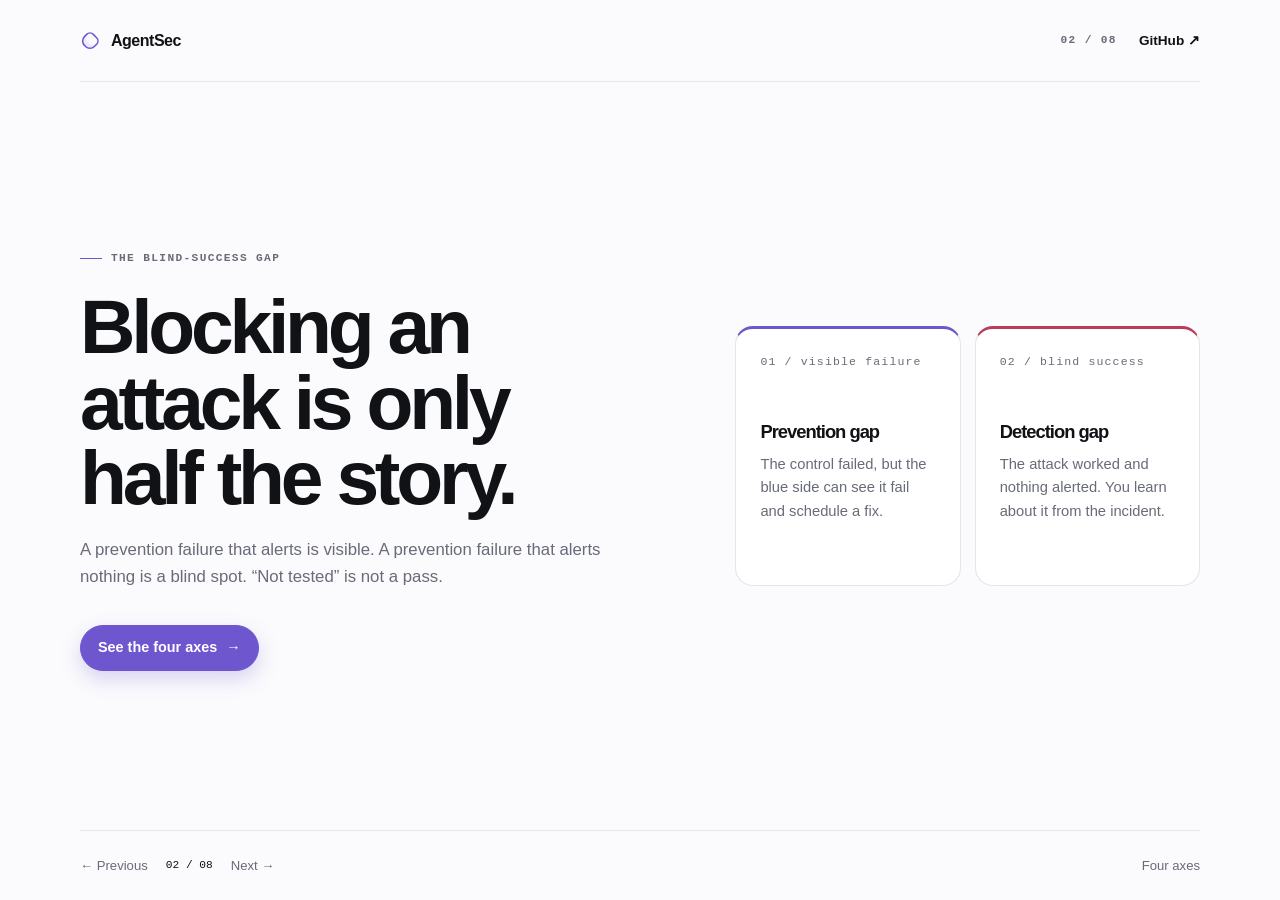
==== site/01-problem.html @ ef44fcd1 "feat(site): redesign GitHub Pages introduction" ====
<!doctype html>
<html lang="en">
<head>
  <meta charset="utf-8">
  <meta name="viewport" content="width=device-width, initial-scale=1">
  <meta name="description" content="AgentSec closes the blind-success gap in AI agent security testing.">
  <title>AgentSec — The blind-success gap</title>
  <link rel="stylesheet" href="styles.css">
  <link rel="icon" href="favicon.svg" type="image/svg+xml">
</head>
<body>
  <a class="skip-link" href="#main-content">Skip to content</a>
  <header class="site-header">
    <a class="brand" href="index.html" aria-label="AgentSec home"><span class="brand-mark" aria-hidden="true"></span><span>AgentSec</span></a>
    <nav class="site-nav" aria-label="Site navigation"><span class="page-index">02 / 08</span><a href="https://github.com/trionnemesis/AgentSec" rel="noopener noreferrer">GitHub ↗</a></nav>
  </header>

  <main id="main-content" class="page page--split">
    <div class="page-intro">
      <p class="eyebrow">The blind-success gap</p>
      <h2>Blocking an attack is only half the story.</h2>
      <p class="supporting-copy">A prevention failure that alerts is visible. A prevention failure that alerts nothing is a blind spot. “Not tested” is not a pass.</p>
      <div class="page-actions"><a class="button button--primary" href="03-contract.html">See the four axes <span aria-hidden="true">→</span></a></div>
    </div>

    <div class="comparison" aria-label="Visible failure and blind success comparison">
      <article class="compare-card compare-card--visible"><span class="card-number">01 / visible failure</span><h3>Prevention gap</h3><p>The control failed, but the blue side can see it fail and schedule a fix.</p></article>
      <article class="compare-card compare-card--blind"><span class="card-number">02 / blind success</span><h3>Detection gap</h3><p>The attack worked and nothing alerted. You learn about it from the incident.</p></article>
    </div>
  </main>

  <footer class="page-footer">
    <nav class="page-footer__nav" aria-label="Page navigation"><a href="index.html">← Previous</a><span class="page-footer__current">02 / 08</span><a href="02-scope.html">Next →</a></nav>
    <a href="03-contract.html">Four axes</a>
  </footer>
</body>
</html>
---- site/styles.css ----
:root {
  color-scheme: light;
  --bg: #fbfbfd;
  --surface: #ffffff;
  --surface-muted: #f3f3f7;
  --ink: #111216;
  --muted: #686b78;
  --line: #e5e5eb;
  --accent: #6e56cf;
  --accent-strong: #5b43bd;
  --accent-soft: #eeeafd;
  --green: #17724f;
  --red: #b83d5a;
  --shadow: 0 24px 70px rgba(28, 25, 56, 0.08);
  --radius: 24px;
}

@media (prefers-color-scheme: dark) {
  :root {
    color-scheme: dark;
    --bg: #111116;
    --surface: #18181f;
    --surface-muted: #202027;
    --ink: #f5f5f7;
    --muted: #a2a2ad;
    --line: #30303a;
    --accent: #a998ff;
    --accent-strong: #baaaff;
    --accent-soft: #292442;
    --green: #70d5a7;
    --red: #ff91a7;
    --shadow: 0 24px 70px rgba(0, 0, 0, 0.24);
  }
}

* { box-sizing: border-box; }

html {
  min-width: 320px;
  scroll-behavior: smooth;
}

body {
  min-width: 320px;
  margin: 0;
  background: var(--bg);
  color: var(--ink);
  font-family: Inter, ui-sans-serif, -apple-system, BlinkMacSystemFont, "Segoe UI", sans-serif;
  font-size: 16px;
  line-height: 1.6;
  text-rendering: optimizeLegibility;
}

a { color: inherit; text-decoration: none; }
a:hover { color: var(--accent); }
a:focus-visible, button:focus-visible { outline: 3px solid var(--accent); outline-offset: 4px; }
code, pre { font-family: "SFMono-Regular", Consolas, "Liberation Mono", monospace; }
code { color: var(--accent-strong); font-size: 0.92em; }

.skip-link {
  position: fixed;
  top: 12px;
  left: 12px;
  z-index: 10;
  padding: 8px 12px;
  border-radius: 999px;
  background: var(--ink);
  color: var(--bg);
  transform: translateY(-180%);
}
.skip-link:focus { transform: translateY(0); }

.site-header, .page, .page-footer {
  width: min(1120px, calc(100% - 48px));
  margin-inline: auto;
}

.site-header {
  display: flex;
  min-height: 82px;
  align-items: center;
  justify-content: space-between;
  gap: 24px;
  border-bottom: 1px solid var(--line);
}

.brand, .site-nav, .page-footer, .page-actions, .page-footer__nav {
  display: flex;
  align-items: center;
}
.brand { gap: 11px; font-weight: 720; letter-spacing: -0.03em; }
.brand:hover { color: var(--ink); }
.brand-mark {
  width: 20px;
  height: 20px;
  border: 2px solid var(--accent);
  border-radius: 7px 7px 9px 9px;
  box-shadow: inset 0 -5px 0 var(--accent-soft);
  transform: rotate(45deg) scale(0.78);
}
.site-nav { gap: 22px; color: var(--muted); font-size: 0.85rem; }
.site-nav a:last-child { color: var(--ink); font-weight: 650; }

.page-index, .eyebrow, .stat-label, .terminal-label {
  color: var(--muted);
  font-family: "SFMono-Regular", Consolas, "Liberation Mono", monospace;
  font-size: 0.7rem;
  font-weight: 700;
  letter-spacing: 0.12em;
  text-transform: uppercase;
}

.page {
  min-height: calc(100svh - 82px - 70px);
  padding-block: clamp(64px, 10vw, 132px);
  align-items: center;
}
.page--split, .page--hero {
  display: grid;
  grid-template-columns: minmax(0, 1fr) minmax(320px, 0.86fr);
  gap: clamp(48px, 9vw, 126px);
}
.page--hero { grid-template-columns: minmax(0, 1.03fr) minmax(320px, 0.97fr); }
.page--single { display: block; }
.page--single .page-intro { max-width: 720px; margin-bottom: 52px; }
.page-intro { position: relative; z-index: 1; }

.eyebrow { display: inline-flex; align-items: center; gap: 9px; margin: 0 0 22px; }
.eyebrow::before { width: 22px; height: 1px; background: var(--accent); content: ""; }
h1, h2, h3, p { margin-top: 0; }
h1, h2, h3 { letter-spacing: -0.055em; }
h1 { max-width: 760px; margin-bottom: 28px; font-size: clamp(3.4rem, 7.5vw, 6.7rem); font-weight: 740; line-height: 0.96; }
h2 { max-width: 780px; margin-bottom: 22px; font-size: clamp(2.8rem, 6vw, 5.4rem); font-weight: 730; line-height: 0.98; }
h3 { margin-bottom: 10px; font-size: 1.15rem; line-height: 1.15; }
.accent { color: var(--accent); }
.lede { max-width: 620px; margin-bottom: 32px; color: var(--muted); font-size: clamp(1.1rem, 1.7vw, 1.35rem); line-height: 1.55; }
.supporting-copy { max-width: 590px; color: var(--muted); font-size: 1.05rem; }

.page-actions { flex-wrap: wrap; gap: 12px; margin-top: 34px; }
.button {
  display: inline-flex;
  min-height: 46px;
  align-items: center;
  justify-content: center;
  gap: 9px;
  padding: 10px 17px;
  border: 1px solid var(--line);
  border-radius: 999px;
  background: var(--surface);
  color: var(--ink);
  font-size: 0.9rem;
  font-weight: 680;
  transition: border-color 160ms ease, background 160ms ease, color 160ms ease, transform 160ms ease;
}
.button:hover { border-color: var(--accent); color: var(--ink); transform: translateY(-2px); }
.button--primary { border-color: var(--accent); background: var(--accent); color: #fff; box-shadow: 0 8px 20px color-mix(in srgb, var(--accent) 25%, transparent); }
.button--primary:hover { border-color: var(--accent-strong); background: var(--accent-strong); color: #fff; }
.button--quiet { border-color: transparent; background: transparent; padding-inline: 4px; }
.button--quiet:hover { border-color: transparent; background: transparent; }

.proof-line, .micro-note { display: flex; align-items: center; gap: 9px; margin: 28px 0 0; color: var(--muted); font-size: 0.85rem; }
.proof-dot { width: 7px; height: 7px; border-radius: 50%; background: var(--accent); box-shadow: 0 0 0 5px var(--accent-soft); }

.visual-panel {
  position: relative;
  min-height: 370px;
  padding: clamp(24px, 4vw, 42px);
  overflow: hidden;
  border: 1px solid var(--line);
  border-radius: var(--radius);
  background: var(--surface);
  box-shadow: var(--shadow);
}
.visual-panel::before, .visual-panel::after { position: absolute; border: 1px solid var(--accent-soft); border-radius: 50%; content: ""; }
.visual-panel::before { top: -120px; right: -100px; width: 300px; height: 300px; }
.visual-panel::after { top: -90px; right: -70px; width: 240px; height: 240px; }
.visual-panel > * { position: relative; z-index: 1; }
.visual-label { margin-bottom: 32px; color: var(--muted); font-family: "SFMono-Regular", Consolas, "Liberation Mono", monospace; font-size: 0.72rem; letter-spacing: 0.09em; text-transform: uppercase; }

.signal-diagram { display: grid; min-height: 250px; align-content: center; gap: 14px; }
.signal-node { display: flex; align-items: center; justify-content: space-between; gap: 14px; padding: 17px 19px; border: 1px solid var(--line); border-radius: 14px; background: var(--surface-muted); font-weight: 680; }
.signal-node span:last-child { color: var(--accent); font-family: "SFMono-Regular", Consolas, "Liberation Mono", monospace; font-size: 0.75rem; }
.signal-line { width: 1px; height: 20px; margin-inline: 26px; background: var(--accent); }

.comparison, .axes-grid, .boundary-grid, .surface-grid { display: grid; gap: 14px; }
.comparison { grid-template-columns: repeat(2, minmax(0, 1fr)); }
.compare-card, .axis-card, .boundary-card, .surface-card { padding: 24px; border: 1px solid var(--line); border-radius: 18px; background: var(--surface); }
.compare-card { min-height: 260px; }
.compare-card--visible { border-top: 3px solid var(--accent); }
.compare-card--blind { border-top: 3px solid var(--red); }
.card-number { display: block; margin-bottom: 50px; color: var(--muted); font-family: "SFMono-Regular", Consolas, "Liberation Mono", monospace; font-size: 0.72rem; letter-spacing: 0.1em; }
.compare-card p, .axis-card p, .boundary-card p, .surface-card p { margin-bottom: 0; color: var(--muted); font-size: 0.92rem; }

.axes-grid { grid-template-columns: repeat(2, minmax(0, 1fr)); }
.axis-card { min-height: 190px; }
.axis-card__index { display: block; margin-bottom: 26px; color: var(--accent); font-family: "SFMono-Regular", Consolas, "Liberation Mono", monospace; font-size: 0.75rem; font-weight: 700; }

.repo-map { display: grid; gap: 14px; }
.repo-core { display: grid; gap: 5px; padding: 22px; border: 1px solid var(--accent); border-radius: 18px; background: var(--accent-soft); }
.repo-core strong { font-size: 1.2rem; }
.repo-core code { color: var(--muted); }
.surface-grid { grid-template-columns: repeat(2, minmax(0, 1fr)); }
.surface-card { padding: 16px 18px; font-family: "SFMono-Regular", Consolas, "Liberation Mono", monospace; font-size: 0.8rem; }
.surface-card::before { display: inline-block; width: 6px; height: 6px; margin: 0 9px 2px 0; border-radius: 50%; background: var(--accent); content: ""; }

.verdict-stack { display: grid; gap: 8px; }
.verdict-row { display: grid; grid-template-columns: 30px 1fr 1.6fr; align-items: center; gap: 14px; padding: 13px 16px; border: 1px solid var(--line); border-radius: 12px; background: var(--surface); font-size: 0.86rem; }
.verdict-row > span:first-child { color: var(--muted); font-family: "SFMono-Regular", Consolas, "Liberation Mono", monospace; font-size: 0.7rem; }
.verdict-row code { color: var(--ink); font-weight: 720; }
.verdict-row > span:last-child { color: var(--muted); font-size: 0.78rem; }
.verdict-row--error { border-color: color-mix(in srgb, var(--red) 48%, var(--line)); }
.verdict-row--error code { color: var(--red); }
.verdict-row--secure { border-color: color-mix(in srgb, var(--green) 48%, var(--line)); }
.verdict-row--secure code { color: var(--green); }

.flow { display: grid; grid-template-columns: repeat(3, minmax(0, 1fr)); gap: 10px; }
.flow-step { position: relative; min-height: 142px; padding: 19px; border: 1px solid var(--line); border-radius: 16px; background: var(--surface); }
.flow-step:nth-child(1), .flow-step:nth-child(4) { border-top: 3px solid var(--accent); }
.flow-step span { display: block; margin-bottom: 29px; color: var(--muted); font-family: "SFMono-Regular", Consolas, "Liberation Mono", monospace; font-size: 0.7rem; }
.flow-step strong { display: block; font-size: 0.9rem; line-height: 1.25; }

.boundary-grid { grid-template-columns: repeat(2, minmax(0, 1fr)); }
.boundary-card { min-height: 245px; }
.boundary-card--kept { border-top: 3px solid var(--green); }
.boundary-card--excluded { border-top: 3px solid var(--red); }
.boundary-list { display: grid; gap: 10px; margin: 25px 0 0; padding: 0; list-style: none; color: var(--muted); font-family: "SFMono-Regular", Consolas, "Liberation Mono", monospace; font-size: 0.78rem; }
.boundary-list li::before { display: inline-block; width: 18px; color: var(--green); content: "+"; font-weight: 700; }
.boundary-card--excluded .boundary-list li::before { color: var(--red); content: "–"; }
.boundary-note { margin-top: 14px; padding: 14px 17px; border-left: 2px solid var(--accent); background: var(--surface-muted); color: var(--muted); font-size: 0.82rem; }

.terminal { overflow: hidden; border: 1px solid var(--line); border-radius: 18px; background: #15151b; box-shadow: var(--shadow); }
.terminal-bar { display: flex; align-items: center; gap: 7px; height: 40px; padding: 0 16px; border-bottom: 1px solid #2c2c35; color: #8b8b96; font-size: 0.74rem; }
.terminal-bar i { width: 8px; height: 8px; border-radius: 50%; background: #ff6b6b; box-shadow: 14px 0 #ffc46b, 28px 0 #6dd39a; }
.terminal-bar span { margin-left: 27px; }
.terminal pre { margin: 0; padding: 25px 24px 30px; overflow-x: auto; color: #e9e9ef; font-size: clamp(0.72rem, 1.6vw, 0.86rem); line-height: 1.95; }
.terminal .prompt { color: #a998ff; }
.status-line { display: inline-flex; align-items: center; gap: 8px; margin-top: 22px; padding: 7px 10px; border: 1px solid var(--line); border-radius: 999px; color: var(--muted); font-family: "SFMono-Regular", Consolas, "Liberation Mono", monospace; font-size: 0.72rem; }
.status-line::before { width: 6px; height: 6px; border-radius: 50%; background: var(--accent); content: ""; }

.page-footer { min-height: 70px; justify-content: space-between; gap: 18px; border-top: 1px solid var(--line); color: var(--muted); font-size: 0.82rem; }
.page-footer__nav { gap: 18px; }
.page-footer a { transition: color 160ms ease; }
.page-footer a:hover { color: var(--accent); }
.page-footer__current { color: var(--ink); font-family: "SFMono-Regular", Consolas, "Liberation Mono", monospace; font-size: 0.7rem; }
.micro-note { max-width: 590px; margin-top: 24px; align-items: flex-start; font-size: 0.8rem; }
.micro-note code { color: var(--ink); }

@media (min-width: 851px) {
  .page { padding-block: clamp(48px, 6vw, 88px); }
}

@media (max-width: 850px) {
  .site-header, .page, .page-footer { width: min(100% - 32px, 680px); }
  .site-header { min-height: 70px; }
  .page { min-height: auto; padding-block: 72px 86px; }
  .page--split, .page--hero { grid-template-columns: 1fr; gap: 48px; }
  h1 { font-size: clamp(3.1rem, 14vw, 5rem); }
  h2 { font-size: clamp(2.7rem, 12vw, 4.5rem); }
  .visual-panel { min-height: 330px; }
  .page-footer { min-height: 90px; padding-block: 18px; }
}

@media (max-width: 520px) {
  .site-nav { gap: 11px; }
  .site-nav .page-index { display: none; }
  .comparison, .axes-grid, .boundary-grid, .surface-grid { grid-template-columns: 1fr; }
  .flow { grid-template-columns: repeat(2, minmax(0, 1fr)); }
  .verdict-row { grid-template-columns: 24px 1fr; }
  .verdict-row > span:last-child { grid-column: 2; }
  .page-footer { align-items: flex-start; flex-direction: column; }
}

@media (prefers-reduced-motion: reduce) {
  *, *::before, *::after { scroll-behavior: auto !important; transition-duration: 0.01ms !important; }
}

@media print {
  .site-header, .page-footer, .page-actions { display: none; }
  .page { width: 100%; min-height: auto; padding: 28px 0; }
}
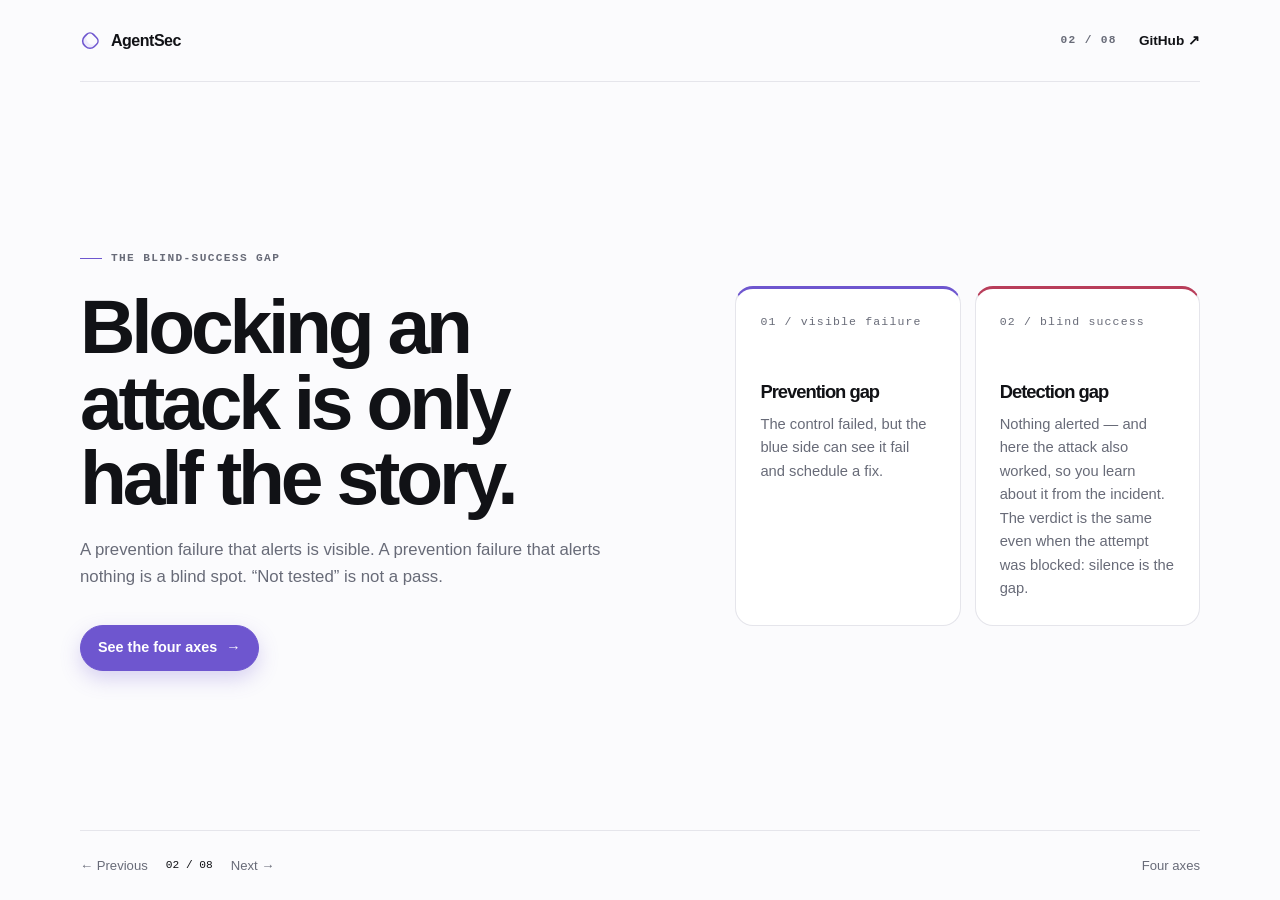
==== commit d45dad16: "docs(site): a detection gap is silence, not attack success ADR 0004 and evaluator._rationale disting" ====
--- a/site/01-problem.html
+++ b/site/01-problem.html
@@ -25,7 +25,7 @@
 
     <div class="comparison" aria-label="Visible failure and blind success comparison">
       <article class="compare-card compare-card--visible"><span class="card-number">01 / visible failure</span><h3>Prevention gap</h3><p>The control failed, but the blue side can see it fail and schedule a fix.</p></article>
-      <article class="compare-card compare-card--blind"><span class="card-number">02 / blind success</span><h3>Detection gap</h3><p>The attack worked and nothing alerted. You learn about it from the incident.</p></article>
+      <article class="compare-card compare-card--blind"><span class="card-number">02 / blind success</span><h3>Detection gap</h3><p>Nothing alerted — and here the attack also worked, so you learn about it from the incident. The verdict is the same even when the attempt was blocked: silence is the gap.</p></article>
     </div>
   </main>
 
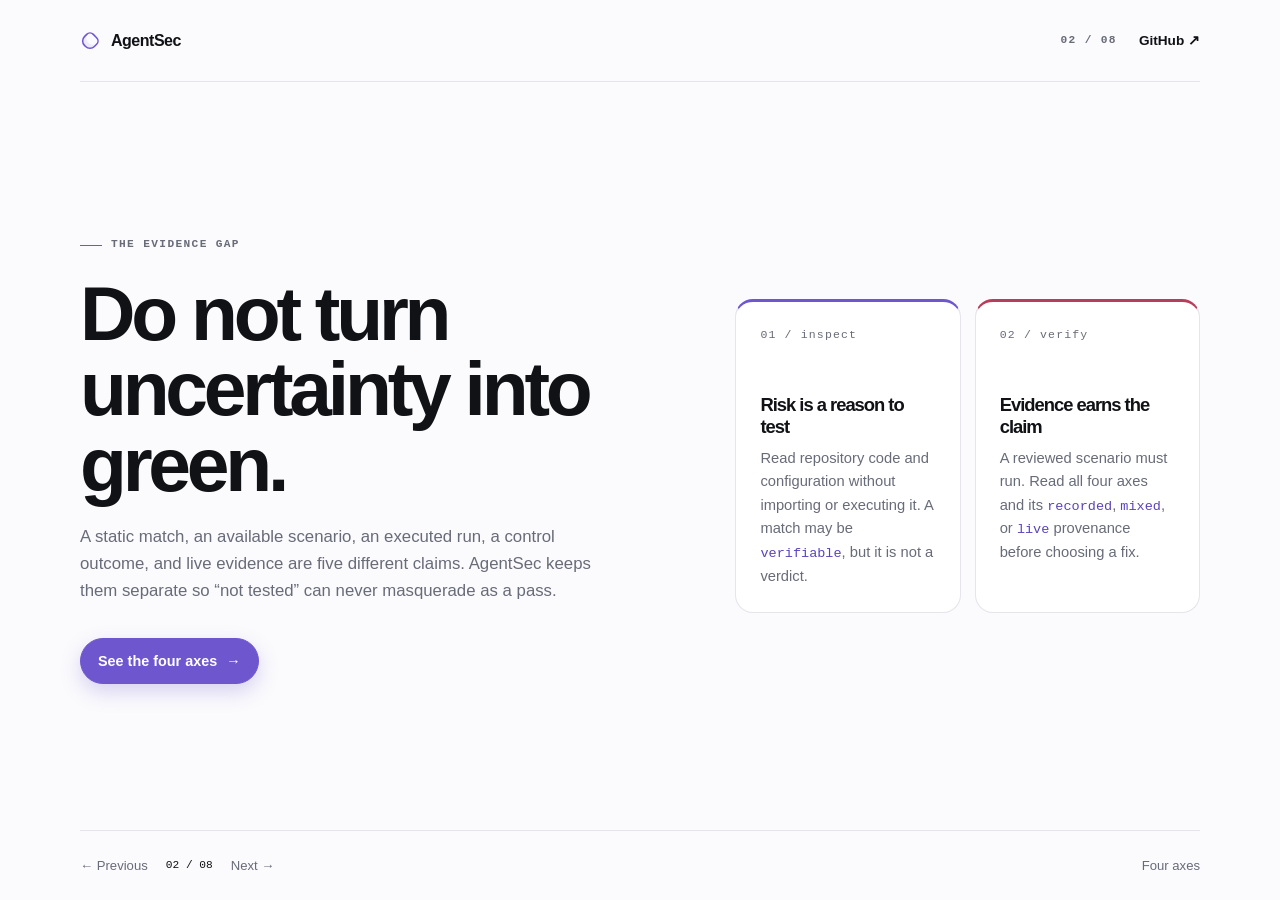
==== commit 66d715d0: "docs(product): trace repository risk through evidence" ====
--- a/site/01-problem.html
+++ b/site/01-problem.html
@@ -3,8 +3,8 @@
 <head>
   <meta charset="utf-8">
   <meta name="viewport" content="width=device-width, initial-scale=1">
-  <meta name="description" content="AgentSec closes the blind-success gap in AI agent security testing.">
-  <title>AgentSec — The blind-success gap</title>
+  <meta name="description" content="AgentSec keeps static risks, executed scenarios, deterministic verdicts, and evidence provenance distinct.">
+  <title>AgentSec — Do not turn missing evidence green</title>
   <link rel="stylesheet" href="styles.css">
   <link rel="icon" href="favicon.svg" type="image/svg+xml">
 </head>
@@ -17,15 +17,15 @@
 
   <main id="main-content" class="page page--split">
     <div class="page-intro">
-      <p class="eyebrow">The blind-success gap</p>
-      <h2>Blocking an attack is only half the story.</h2>
-      <p class="supporting-copy">A prevention failure that alerts is visible. A prevention failure that alerts nothing is a blind spot. “Not tested” is not a pass.</p>
+      <p class="eyebrow">The evidence gap</p>
+      <h2>Do not turn uncertainty into green.</h2>
+      <p class="supporting-copy">A static match, an available scenario, an executed run, a control outcome, and live evidence are five different claims. AgentSec keeps them separate so “not tested” can never masquerade as a pass.</p>
       <div class="page-actions"><a class="button button--primary" href="03-contract.html">See the four axes <span aria-hidden="true">→</span></a></div>
     </div>
 
-    <div class="comparison" aria-label="Visible failure and blind success comparison">
-      <article class="compare-card compare-card--visible"><span class="card-number">01 / visible failure</span><h3>Prevention gap</h3><p>The control failed, but the blue side can see it fail and schedule a fix.</p></article>
-      <article class="compare-card compare-card--blind"><span class="card-number">02 / blind success</span><h3>Detection gap</h3><p>Nothing alerted — and here the attack also worked, so you learn about it from the incident. The verdict is the same even when the attempt was blocked: silence is the gap.</p></article>
+    <div class="comparison" aria-label="Static risk and dynamic verification comparison">
+      <article class="compare-card compare-card--visible"><span class="card-number">01 / inspect</span><h3>Risk is a reason to test</h3><p>Read repository code and configuration without importing or executing it. A match may be <code>verifiable</code>, but it is not a verdict.</p></article>
+      <article class="compare-card compare-card--blind"><span class="card-number">02 / verify</span><h3>Evidence earns the claim</h3><p>A reviewed scenario must run. Read all four axes and its <code>recorded</code>, <code>mixed</code>, or <code>live</code> provenance before choosing a fix.</p></article>
     </div>
   </main>
 
--- a/site/styles.css
+++ b/site/styles.css
@@ -120,7 +120,8 @@
   grid-template-columns: minmax(0, 1fr) minmax(320px, 0.86fr);
   gap: clamp(48px, 9vw, 126px);
 }
-.page--hero { grid-template-columns: minmax(0, 1.03fr) minmax(320px, 0.97fr); }
+.page--hero { grid-template-columns: minmax(0, 1.03fr) minmax(320px, 0.97fr); row-gap: 64px; }
+.page--split-wide { grid-template-columns: minmax(0, 0.8fr) minmax(0, 1fr); }
 .page--single { display: block; }
 .page--single .page-intro { max-width: 720px; margin-bottom: 52px; }
 .page-intro { position: relative; z-index: 1; }
@@ -159,7 +160,7 @@
 .button--quiet:hover { border-color: transparent; background: transparent; }
 
 .proof-line, .micro-note { display: flex; align-items: center; gap: 9px; margin: 28px 0 0; color: var(--muted); font-size: 0.85rem; }
-.proof-dot { width: 7px; height: 7px; border-radius: 50%; background: var(--accent); box-shadow: 0 0 0 5px var(--accent-soft); }
+.proof-dot { flex-shrink: 0; width: 7px; height: 7px; border-radius: 50%; background: var(--accent); box-shadow: 0 0 0 5px var(--accent-soft); }
 
 .visual-panel {
   position: relative;
@@ -182,14 +183,24 @@
 .signal-node span:last-child { color: var(--accent); font-family: "SFMono-Regular", Consolas, "Liberation Mono", monospace; font-size: 0.75rem; }
 .signal-line { width: 1px; height: 20px; margin-inline: 26px; background: var(--accent); }
 
-.comparison, .axes-grid, .boundary-grid, .surface-grid { display: grid; gap: 14px; }
+.release-pill { display: flex; width: fit-content; max-width: 100%; align-items: center; gap: 10px; margin-bottom: 30px; padding: 5px 14px 5px 5px; border: 1px solid var(--line); border-radius: 999px; background: var(--surface); font-size: 0.84rem; font-weight: 560; line-height: 1.35; transition: border-color 160ms ease; }
+.release-pill:hover { border-color: var(--accent); color: var(--ink); }
+.release-pill__tag { flex-shrink: 0; padding: 3px 10px; border-radius: 999px; background: var(--accent); color: var(--surface); font-family: "SFMono-Regular", Consolas, "Liberation Mono", monospace; font-size: 0.72rem; font-weight: 700; letter-spacing: 0.04em; }
+.release-pill__arrow { color: var(--accent-strong); }
+
+.stats-strip { grid-column: 1 / -1; display: grid; grid-template-columns: repeat(4, minmax(0, 1fr)); gap: 14px; margin: 0; padding-top: 32px; border-top: 1px solid var(--line); }
+.stat { display: flex; flex-direction: column-reverse; justify-content: flex-end; gap: 6px; }
+.stat-value { margin: 0; color: var(--ink); font-size: 2.75rem; font-weight: 730; line-height: 1; letter-spacing: -0.05em; }
+.stat-value span { color: var(--muted); }
+
+.comparison, .axes-grid, .boundary-grid, .role-grid { display: grid; gap: 14px; }
 .comparison { grid-template-columns: repeat(2, minmax(0, 1fr)); }
-.compare-card, .axis-card, .boundary-card, .surface-card { padding: 24px; border: 1px solid var(--line); border-radius: 18px; background: var(--surface); }
+.compare-card, .axis-card, .boundary-card { padding: 24px; border: 1px solid var(--line); border-radius: 18px; background: var(--surface); }
 .compare-card { min-height: 260px; }
 .compare-card--visible { border-top: 3px solid var(--accent); }
 .compare-card--blind { border-top: 3px solid var(--red); }
 .card-number { display: block; margin-bottom: 50px; color: var(--muted); font-family: "SFMono-Regular", Consolas, "Liberation Mono", monospace; font-size: 0.72rem; letter-spacing: 0.1em; }
-.compare-card p, .axis-card p, .boundary-card p, .surface-card p { margin-bottom: 0; color: var(--muted); font-size: 0.92rem; }
+.compare-card p, .axis-card p, .boundary-card p { margin-bottom: 0; color: var(--muted); font-size: 0.92rem; }
 
 .axes-grid { grid-template-columns: repeat(2, minmax(0, 1fr)); }
 .axis-card { min-height: 190px; }
@@ -199,9 +210,17 @@
 .repo-core { display: grid; gap: 5px; padding: 22px; border: 1px solid var(--accent); border-radius: 18px; background: var(--accent-soft); }
 .repo-core strong { font-size: 1.2rem; }
 .repo-core code { color: var(--muted); }
-.surface-grid { grid-template-columns: repeat(2, minmax(0, 1fr)); }
-.surface-card { padding: 16px 18px; font-family: "SFMono-Regular", Consolas, "Liberation Mono", monospace; font-size: 0.8rem; }
-.surface-card::before { display: inline-block; width: 6px; height: 6px; margin: 0 9px 2px 0; border-radius: 50%; background: var(--accent); content: ""; }
+.triage-list { display: grid; gap: 8px; margin: 0; padding: 0; list-style: none; }
+.triage-row { display: grid; grid-template-columns: 150px minmax(0, 1fr) auto; align-items: center; gap: 14px; padding: 10px 16px; border: 1px solid var(--line); border-radius: 12px; background: var(--surface); }
+.triage-row--new { border-color: var(--accent); }
+.triage-row--gap { border-style: dashed; border-color: color-mix(in srgb, var(--muted) 60%, var(--line)); background: var(--surface-muted); }
+.triage-surface { display: grid; gap: 1px; font-size: 0.875rem; font-weight: 680; line-height: 1.3; }
+.triage-surface code { color: var(--muted); font-size: 0.69rem; font-weight: 400; }
+.triage-scenario { display: flex; align-items: center; gap: 8px; color: var(--ink); font-size: 0.75rem; }
+.triage-scenario--none { color: var(--muted); font-family: "SFMono-Regular", Consolas, "Liberation Mono", monospace; }
+.new-tag { padding: 1px 6px; border: 1px solid var(--accent); border-radius: 6px; color: var(--accent-strong); font-size: 0.625rem; font-weight: 700; }
+.state-chip { padding: 3px 10px; border: 1px solid color-mix(in srgb, var(--accent) 28%, var(--line)); border-radius: 999px; background: var(--accent-soft); color: var(--accent-strong); font-family: "SFMono-Regular", Consolas, "Liberation Mono", monospace; font-size: 0.69rem; font-weight: 700; white-space: nowrap; }
+.state-chip--gap { border-style: dashed; border-color: var(--muted); background: var(--surface); color: var(--muted); }
 
 .verdict-stack { display: grid; gap: 8px; }
 .verdict-row { display: grid; grid-template-columns: 30px 1fr 1.6fr; align-items: center; gap: 14px; padding: 13px 16px; border: 1px solid var(--line); border-radius: 12px; background: var(--surface); font-size: 0.86rem; }
@@ -228,14 +247,27 @@
 .boundary-card--excluded .boundary-list li::before { color: var(--red); content: "–"; }
 .boundary-note { margin-top: 14px; padding: 14px 17px; border-left: 2px solid var(--accent); background: var(--surface-muted); color: var(--muted); font-size: 0.82rem; }
 
+.role-grid { grid-template-columns: repeat(3, minmax(0, 1fr)); }
+.role-card { min-height: 178px; padding: 22px; border: 1px solid var(--line); border-radius: 18px; background: var(--surface); }
+.role-card:nth-child(1), .role-card:nth-child(5), .role-card:nth-child(6) { border-top: 3px solid var(--accent); }
+.role-card__label { display: block; margin-bottom: 24px; color: var(--accent-strong); font-family: "SFMono-Regular", Consolas, "Liberation Mono", monospace; font-size: 0.68rem; font-weight: 700; letter-spacing: 0.08em; text-transform: uppercase; }
+.role-card p { margin-bottom: 0; color: var(--muted); font-size: 0.84rem; }
+
 .terminal { overflow: hidden; border: 1px solid var(--line); border-radius: 18px; background: #15151b; box-shadow: var(--shadow); }
 .terminal-bar { display: flex; align-items: center; gap: 7px; height: 40px; padding: 0 16px; border-bottom: 1px solid #2c2c35; color: #8b8b96; font-size: 0.74rem; }
 .terminal-bar i { width: 8px; height: 8px; border-radius: 50%; background: #ff6b6b; box-shadow: 14px 0 #ffc46b, 28px 0 #6dd39a; }
 .terminal-bar span { margin-left: 27px; }
 .terminal pre { margin: 0; padding: 25px 24px 30px; overflow-x: auto; color: #e9e9ef; font-size: clamp(0.72rem, 1.6vw, 0.86rem); line-height: 1.95; }
+.terminal pre code { color: inherit; }
 .terminal .prompt { color: #a998ff; }
 .status-line { display: inline-flex; align-items: center; gap: 8px; margin-top: 22px; padding: 7px 10px; border: 1px solid var(--line); border-radius: 999px; color: var(--muted); font-family: "SFMono-Regular", Consolas, "Liberation Mono", monospace; font-size: 0.72rem; }
-.status-line::before { width: 6px; height: 6px; border-radius: 50%; background: var(--accent); content: ""; }
+.status-line::before { flex-shrink: 0; width: 6px; height: 6px; border-radius: 50%; background: var(--accent); content: ""; }
+.terminal .comment { color: #8b8b96; }
+
+.start-intro { display: grid; grid-template-columns: minmax(0, 1fr) minmax(260px, 380px); gap: 72px; align-items: end; margin-bottom: 52px; }
+.page--single .start-intro .page-intro { margin-bottom: 0; }
+.stacked-actions { display: grid; gap: 12px; }
+.button--block { justify-content: space-between; padding-inline: 20px; }
 
 .page-footer { min-height: 70px; justify-content: space-between; gap: 18px; border-top: 1px solid var(--line); color: var(--muted); font-size: 0.82rem; }
 .page-footer__nav { gap: 18px; }
@@ -244,6 +276,7 @@
 .page-footer__current { color: var(--ink); font-family: "SFMono-Regular", Consolas, "Liberation Mono", monospace; font-size: 0.7rem; }
 .micro-note { max-width: 590px; margin-top: 24px; align-items: flex-start; font-size: 0.8rem; }
 .micro-note code { color: var(--ink); }
+.micro-note .proof-dot { margin-top: 7px; }
 
 @media (min-width: 851px) {
   .page { padding-block: clamp(48px, 6vw, 88px); }
@@ -254,16 +287,23 @@
   .site-header { min-height: 70px; }
   .page { min-height: auto; padding-block: 72px 86px; }
   .page--split, .page--hero { grid-template-columns: 1fr; gap: 48px; }
+  .stats-strip { grid-template-columns: repeat(2, minmax(0, 1fr)); row-gap: 24px; }
+  .start-intro { grid-template-columns: 1fr; gap: 32px; }
   h1 { font-size: clamp(3.1rem, 14vw, 5rem); }
   h2 { font-size: clamp(2.7rem, 12vw, 4.5rem); }
   .visual-panel { min-height: 330px; }
+  .role-grid { grid-template-columns: repeat(2, minmax(0, 1fr)); }
   .page-footer { min-height: 90px; padding-block: 18px; }
 }
 
 @media (max-width: 520px) {
   .site-nav { gap: 11px; }
   .site-nav .page-index { display: none; }
-  .comparison, .axes-grid, .boundary-grid, .surface-grid { grid-template-columns: 1fr; }
+  .comparison, .axes-grid, .boundary-grid, .role-grid { grid-template-columns: 1fr; }
+  .triage-row { grid-template-columns: minmax(0, 1fr) auto; row-gap: 6px; }
+  .triage-surface { grid-column: 1; grid-row: 1; }
+  .state-chip { grid-column: 2; grid-row: 1; }
+  .triage-scenario { grid-column: 1 / -1; grid-row: 2; }
   .flow { grid-template-columns: repeat(2, minmax(0, 1fr)); }
   .verdict-row { grid-template-columns: 24px 1fr; }
   .verdict-row > span:last-child { grid-column: 2; }
@@ -275,6 +315,6 @@
 }
 
 @media print {
-  .site-header, .page-footer, .page-actions { display: none; }
+  .site-header, .page-footer, .page-actions, .stacked-actions { display: none; }
   .page { width: 100%; min-height: auto; padding: 28px 0; }
 }
